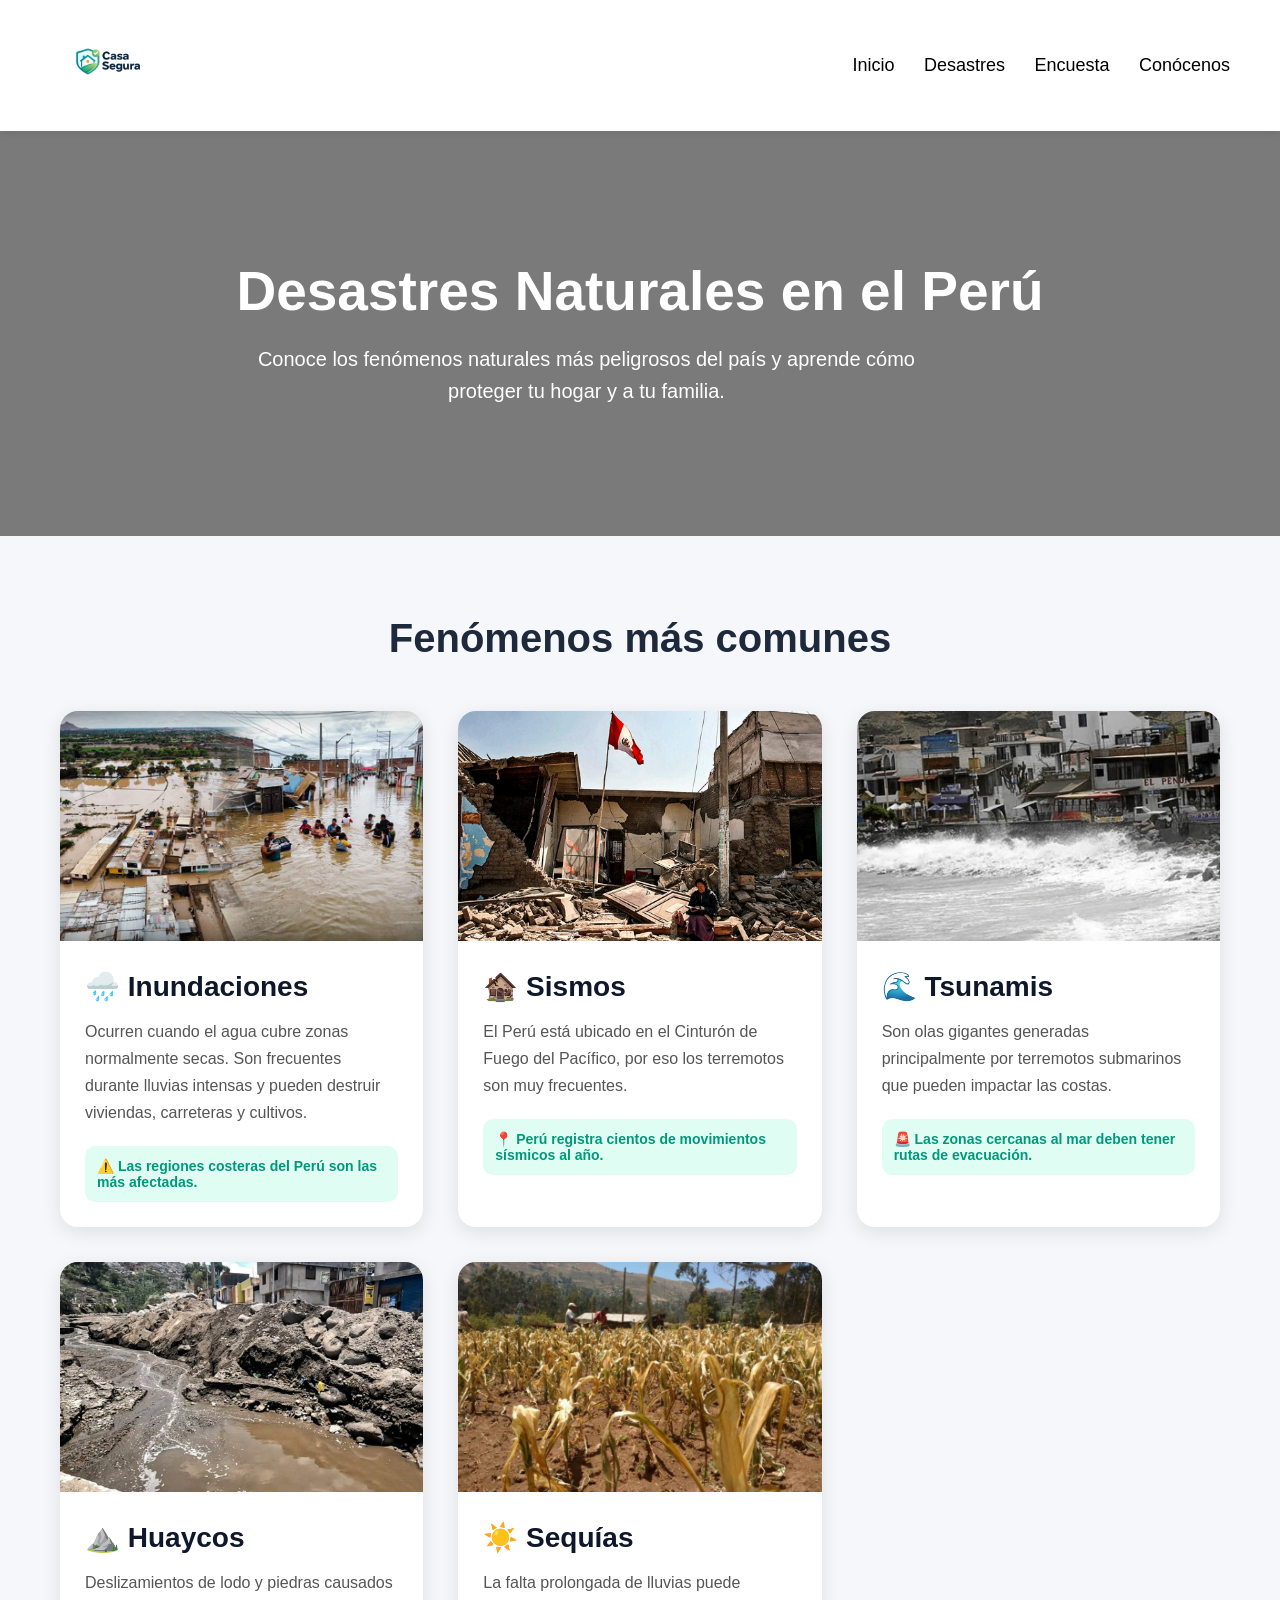
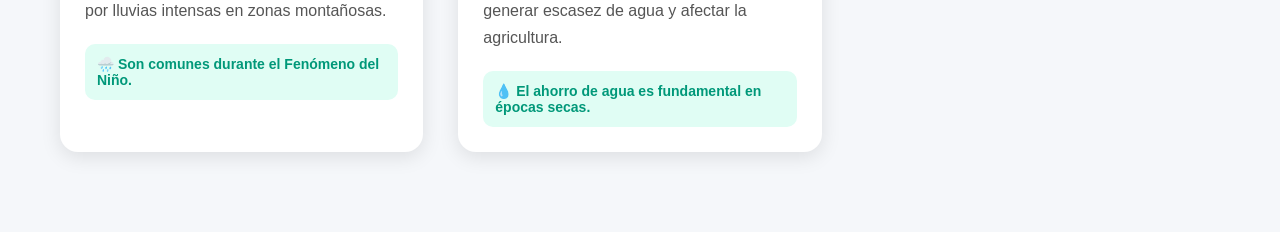
==== index.html @ 65093f8b "primera pagina web" ====
<!DOCTYPE html>
<html lang="es">
<head>
    <meta charset="UTF-8">
    <meta name="viewport" content="width=device-width, initial-scale=1.0">
    <title>Desastres Naturales | Casa Segura</title>
    <link rel="stylesheet" href="estilos.css">
</head>

<body>

    <!-- HEADER -->
    <header class="comienzo">

        <div class="logo">
            <img src="logo.png" alt="Logo">
        </div>

        <nav class="menu">
            <a href="index.html">Inicio</a>
            <a href="desastres.html">Desastres</a>
            <a href="encuesta.html">Encuesta</a>
            <a href="conocenos.html">Conócenos</a>
        </nav>

    </header>

    <!-- HERO -->
    <section class="hero-desastres">

        <div class="overlay">

            <h1>Desastres Naturales en el Perú</h1>

            <p>
                Conoce los fenómenos naturales más peligrosos del país
                y aprende cómo proteger tu hogar y a tu familia.
            </p>

        </div>

    </section>

    <!-- CONTENIDO -->
    <section class="vulnerabilidades">

        <h2>Fenómenos más comunes</h2>

        <div class="galeria">

            <!-- INUNDACIONES -->
            <div class="card-desastre">

                <img src="inundaciones 1.jpg" alt="Inundaciones">

                <div class="contenido">

                    <h3>🌧️ Inundaciones</h3>

                    <p>
                        Ocurren cuando el agua cubre zonas normalmente secas.
                        Son frecuentes durante lluvias intensas y pueden destruir
                        viviendas, carreteras y cultivos.
                    </p>

                    <div class="dato">
                        ⚠️ Las regiones costeras del Perú son las más afectadas.
                    </div>

                </div>

            </div>

            <!-- SISMOS -->
            <div class="card-desastre">

                <img src="sismos.jpg" alt="Sismos">

                <div class="contenido">

                    <h3>🏚️ Sismos</h3>

                    <p>
                        El Perú está ubicado en el Cinturón de Fuego del Pacífico,
                        por eso los terremotos son muy frecuentes.
                    </p>

                    <div class="dato">
                        📍 Perú registra cientos de movimientos sísmicos al año.
                    </div>

                </div>

            </div>

            <!-- TSUNAMIS -->
            <div class="card-desastre">

                <img src="tsunamis1.jpg" alt="Tsunamis">

                <div class="contenido">

                    <h3>🌊 Tsunamis</h3>

                    <p>
                        Son olas gigantes generadas principalmente por terremotos
                        submarinos que pueden impactar las costas.
                    </p>

                    <div class="dato">
                        🚨 Las zonas cercanas al mar deben tener rutas de evacuación.
                    </div>

                </div>

            </div>

            <!-- HUAYCOS -->
            <div class="card-desastre">

                <img src="huayco1.jpg" alt="Huaycos">

                <div class="contenido">

                    <h3>⛰️ Huaycos</h3>

                    <p>
                        Deslizamientos de lodo y piedras causados por lluvias intensas
                        en zonas montañosas.
                    </p>

                    <div class="dato">
                        🌧️ Son comunes durante el Fenómeno del Niño.
                    </div>

                </div>

            </div>

            <!-- SEQUIAS -->
            <div class="card-desastre">

                <img src="sequias1.jpg" alt="Sequías">

                <div class="contenido">

                    <h3>☀️ Sequías</h3>

                    <p>
                        La falta prolongada de lluvias puede generar escasez de agua
                        y afectar la agricultura.
                    </p>

                    <div class="dato">
                        💧 El ahorro de agua es fundamental en épocas secas.
                    </div>

                </div>

            </div>

        </div>

    </section>

</body>
</html>
---- estilos.css ----
* {
    margin: 0;
    padding: 0;
    box-sizing: border-box;
}

body {
    font-family: Arial, sans-serif;
}

.comienzo {
    display: flex;
    justify-content: space-between;
    align-items: center;

    padding: 20px 50px;

    background-color: white;
}

.logo img {
    width: 200px;
    height: 150px;
    
}

.menu a {
    color: black;
    text-decoration: none;
    margin-left: 25px;
    font-size: 18px;
    transition: 0.3s;
}

.menu a:hover {
    color: #00d9b7;
}

/* HERO */
.hero {
    height: 90vh;

    display: flex;
    align-items: center;

    padding-left: 70px;

    background-image:
    linear-gradient(to right, rgba(0,0,40,0.9), rgba(0,0,0,0.2)),
    url("fondo.jpg");

    background-size: cover;
    background-position: center;

    color: white;
}

/* TEXTO */
.texto {
    max-width: 600px;
}

.texto h1 {
    font-size: 70px;
    line-height: 1.1;
}

.texto span {
    color: #00d9b7;
}

.texto p {
    margin-top: 25px;
    font-size: 22px;
    line-height: 1.5;
}

.botones {
    margin-top: 35px;
}

.btn {
    padding: 15px 30px;
    border-radius: 10px;
    text-decoration: none;
    font-weight: bold;
    margin-right: 15px;
    transition: 0.3s;
}

.verde {
    background-color: #00d9b7;
    color: white;
}

.transparente {
    border: 2px solid white;
    color: white;
}

.btn:hover {
    transform: scale(1.05);
}
.conoce-desastres {
    padding: 70px 50px;
    text-align: center;
}

.conoce-desastres h1 {
    font-size: 40px;
    margin-bottom: 10px;
}

.conoce-desastres p {
    color: gray;
    margin-bottom: 50px;
}

.cards {
    display: flex;
    justify-content: center;
    gap: 25px;
    flex-wrap: wrap;
}

.card {
    width: 220px;
    background-color: white;

    border: 1px solid #ddd;
    border-radius: 15px;

    padding: 25px;

    transition: 0.3s;
}

.card:hover {
    transform: translateY(-10px);
    box-shadow: 0px 10px 20px rgba(0,0,0,0.1);
}

.card h2 {
    margin-bottom: 15px;
    font-size: 28px;
}

.card p {
    font-size: 15px;
    color: #555;
    line-height: 1.5;
}

.card a {
    text-decoration: none;
    color: #00b894;
    font-weight: bold;
}
/* RESET */
* {
    margin: 0;
    padding: 0;
    box-sizing: border-box;
}

/* BODY */
body {
    font-family: Arial, sans-serif;
    background-color: #f5f5f5;
}

/* HEADER */
.comienzo {
    display: flex;
    justify-content: space-between;
    align-items: center;

    padding: 20px 50px;

    background-color: white;

    box-shadow: 0px 2px 10px rgba(0,0,0,0.1);
}

/* LOGO */
.logo img {
    width: 130px;
    height: auto;
}

/* MENU */
.menu a {
    text-decoration: none;

    margin-left: 25px;

    color: black;

    font-size: 18px;

    transition: 0.3s;
}
/* HERO DESASTRES */

.hero-desastres {

    height: 45vh;

    background-image:
    linear-gradient(rgba(0,0,0,0.5), rgba(0,0,0,0.5)),
    url("fondo-desastres.jpg");

    background-size: cover;
    background-position: center;

    display: flex;
    justify-content: center;
    align-items: center;

    text-align: center;

    color: white;
}

.overlay h1 {
    font-size: 55px;
    margin-bottom: 20px;
}

.overlay p {
    font-size: 20px;
    max-width: 700px;
    line-height: 1.6;
}

/* SECCION */

.vulnerabilidades {

    padding: 80px 60px;

    background-color: #f5f7fa;
}

.vulnerabilidades h2 {

    text-align: center;

    font-size: 40px;

    margin-bottom: 50px;

    color: #1e293b;
}

/* GALERIA */

.galeria {

    display: grid;

    grid-template-columns: repeat(auto-fit, minmax(320px, 1fr));

    gap: 35px;
}

/* CARDS */

.card-desastre {

    background-color: white;

    border-radius: 18px;

    overflow: hidden;

    box-shadow: 0px 5px 20px rgba(0,0,0,0.1);

    transition: 0.3s;
}

.card-desastre:hover {

    transform: translateY(-8px);
}

/* IMAGEN */

.card-desastre img {

    width: 100%;

    height: 230px;

    object-fit: cover;
}

/* CONTENIDO */

.contenido {

    padding: 25px;
}

.contenido h3 {

    font-size: 28px;

    margin-bottom: 15px;

    color: #0f172a;
}

.contenido p {

    color: #555;

    line-height: 1.7;

    margin-bottom: 20px;
}

/* DATOS */

.dato {

    background-color: #e0fdf4;

    color: #009879;

    padding: 12px;

    border-radius: 10px;

    font-weight: bold;

    font-size: 14px;
}
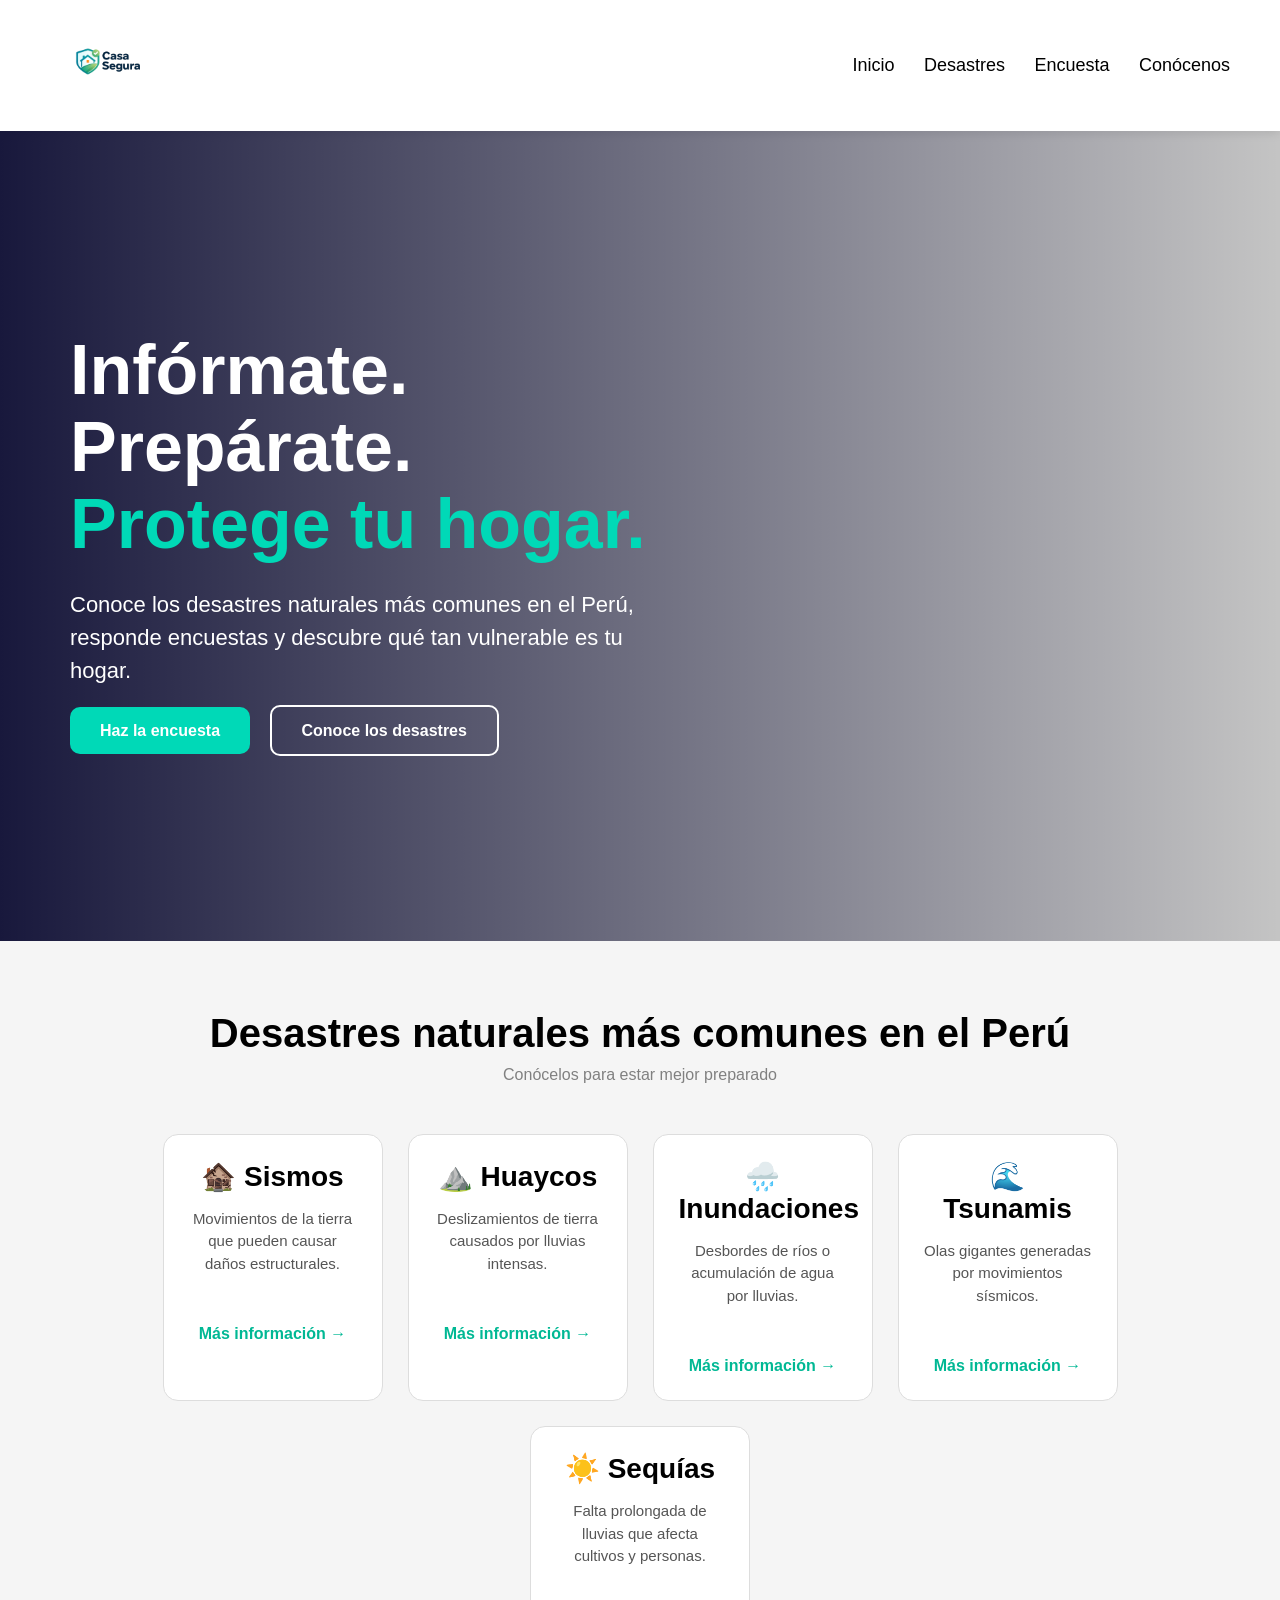
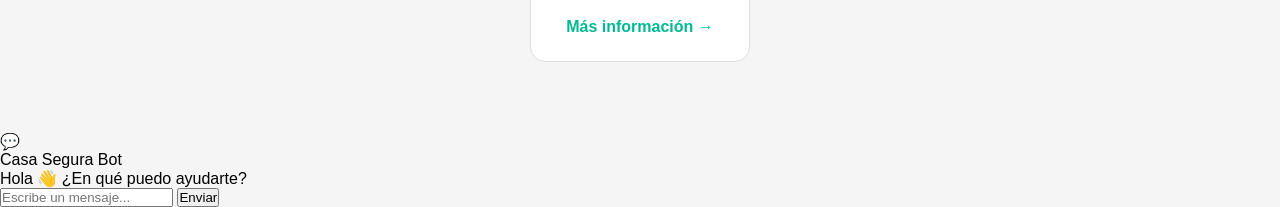
==== commit 9a08b644: "actualizado index.html" ====
--- a/index.html
+++ b/index.html
@@ -1,167 +1,97 @@
 <!DOCTYPE html>
 <html lang="es">
+
 <head>
+    <title>Casa Segura</title>
     <meta charset="UTF-8">
-    <meta name="viewport" content="width=device-width, initial-scale=1.0">
-    <title>Desastres Naturales | Casa Segura</title>
     <link rel="stylesheet" href="estilos.css">
 </head>
 
 <body>
-
-    <!-- HEADER -->
     <header class="comienzo">
-
         <div class="logo">
             <img src="logo.png" alt="Logo">
         </div>
-
         <nav class="menu">
             <a href="index.html">Inicio</a>
             <a href="desastres.html">Desastres</a>
             <a href="encuesta.html">Encuesta</a>
             <a href="conocenos.html">Conócenos</a>
         </nav>
-
     </header>
-
-    <!-- HERO -->
-    <section class="hero-desastres">
-
-        <div class="overlay">
-
-            <h1>Desastres Naturales en el Perú</h1>
-
+    <section class="hero">
+        <div class="texto">
+            <h1>
+                Infórmate.<br>
+                Prepárate.<br>
+                <span>Protege tu hogar.</span>
+            </h1>
             <p>
-                Conoce los fenómenos naturales más peligrosos del país
-                y aprende cómo proteger tu hogar y a tu familia.
+                Conoce los desastres naturales más comunes en el Perú,
+                responde encuestas y descubre qué tan vulnerable es tu hogar.
             </p>
-
+            <div class="botones">
+                <a href="encuesta.html" class="btn verde">Haz la encuesta</a>
+                <a href="desastres.html" class="btn transparente">Conoce los desastres</a>
+            </div>
         </div>
-
     </section>
-
-    <!-- CONTENIDO -->
-    <section class="vulnerabilidades">
-
-        <h2>Fenómenos más comunes</h2>
-
-        <div class="galeria">
-
-            <!-- INUNDACIONES -->
-            <div class="card-desastre">
-
-                <img src="inundaciones 1.jpg" alt="Inundaciones">
-
-                <div class="contenido">
-
-                    <h3>🌧️ Inundaciones</h3>
-
-                    <p>
-                        Ocurren cuando el agua cubre zonas normalmente secas.
-                        Son frecuentes durante lluvias intensas y pueden destruir
-                        viviendas, carreteras y cultivos.
-                    </p>
-
-                    <div class="dato">
-                        ⚠️ Las regiones costeras del Perú son las más afectadas.
-                    </div>
-
-                </div>
-
+    <section class="conoce-desastres">
+        <h1>Desastres naturales más comunes en el Perú</h1>
+        <p>Conócelos para estar mejor preparado</p>
+    <div class="cards">
+        <div class="card">
+            <h2>🏚️ Sismos</h2>
+            <p>Movimientos de la tierra que pueden causar daños estructurales.</p>
+            <a href="desastres.html">Más información →</a>
+        </div>
+        <div class="card">
+            <h2>⛰️ Huaycos</h2>
+            <p>Deslizamientos de tierra causados por lluvias intensas.</p>
+            <a href="desastres.html">Más información →</a>
+        </div>
+        <div class="card">
+            <h2>🌧️ Inundaciones</h2>
+            <p>Desbordes de ríos o acumulación de agua por lluvias.</p>
+            <a href="desastres.html">Más información →</a>
+        </div>
+        <div class="card">
+            <h2>🌊 Tsunamis</h2>
+            <p>Olas gigantes generadas por movimientos sísmicos.</p>
+            <a href="desastres.html">Más información →</a>
+        </div>
+        <div class="card">
+            <h2>☀️ Sequías</h2>
+            <p>Falta prolongada de lluvias que afecta cultivos y personas.</p>
+            <a href="desastres.html">Más información →</a>
+        </div>
+    </div>
+    </section>
+    <!-- BOTON CHAT -->
+    <div class="chat-boton" id="abrir-chat">
+        💬
+    </div>
+    <!-- CHAT -->
+    <div class="chat-container" id="chat">
+        <div class="chat-header">
+            Casa Segura Bot
+        </div>
+        <div class="chat-mensajes" id="mensajes">
+            <div class="bot">
+                Hola 👋 ¿En qué puedo ayudarte?
             </div>
-
-            <!-- SISMOS -->
-            <div class="card-desastre">
-
-                <img src="sismos.jpg" alt="Sismos">
-
-                <div class="contenido">
-
-                    <h3>🏚️ Sismos</h3>
-
-                    <p>
-                        El Perú está ubicado en el Cinturón de Fuego del Pacífico,
-                        por eso los terremotos son muy frecuentes.
-                    </p>
-
-                    <div class="dato">
-                        📍 Perú registra cientos de movimientos sísmicos al año.
-                    </div>
-
-                </div>
-
-            </div>
-
-            <!-- TSUNAMIS -->
-            <div class="card-desastre">
-
-                <img src="tsunamis1.jpg" alt="Tsunamis">
-
-                <div class="contenido">
-
-                    <h3>🌊 Tsunamis</h3>
-
-                    <p>
-                        Son olas gigantes generadas principalmente por terremotos
-                        submarinos que pueden impactar las costas.
-                    </p>
-
-                    <div class="dato">
-                        🚨 Las zonas cercanas al mar deben tener rutas de evacuación.
-                    </div>
-
-                </div>
-
-            </div>
-
-            <!-- HUAYCOS -->
-            <div class="card-desastre">
-
-                <img src="huayco1.jpg" alt="Huaycos">
-
-                <div class="contenido">
-
-                    <h3>⛰️ Huaycos</h3>
-
-                    <p>
-                        Deslizamientos de lodo y piedras causados por lluvias intensas
-                        en zonas montañosas.
-                    </p>
-
-                    <div class="dato">
-                        🌧️ Son comunes durante el Fenómeno del Niño.
-                    </div>
-
-                </div>
-
-            </div>
-
-            <!-- SEQUIAS -->
-            <div class="card-desastre">
-
-                <img src="sequias1.jpg" alt="Sequías">
-
-                <div class="contenido">
-
-                    <h3>☀️ Sequías</h3>
-
-                    <p>
-                        La falta prolongada de lluvias puede generar escasez de agua
-                        y afectar la agricultura.
-                    </p>
-
-                    <div class="dato">
-                        💧 El ahorro de agua es fundamental en épocas secas.
-                    </div>
-
-                </div>
-
-            </div>
-
         </div>
-
-    </section>
-
+        <div class="chat-input-area">
+            <input 
+            type="text" 
+            id="input-chat"
+            placeholder="Escribe un mensaje..."
+            >
+            <button id="enviar">
+                Enviar
+            </button>
+        </div>
+    </div>
+    <script src="chatbot.js"></script>
 </body>
-</html>+</html>
--- a/estilos.css
+++ b/estilos.css
@@ -335,4 +335,134 @@
     font-weight: bold;
 
     font-size: 14px;
+}
+
+/* Encuesta */
+.form-encuesta {
+    max-width: 700px;
+    margin: 30px auto;
+    background: #fdfdfd;
+    padding: 25px;
+    border-radius: 10px;
+    box-shadow: 0 0 10px rgba(0,0,0,0.1);
+}
+.form-encuesta h2 {
+    text-align: center;
+    color: #004999;
+    margin-bottom: 25px;
+}
+.form-encuesta section {
+    margin-bottom: 20px;
+}
+
+.pregunta {
+    background: #f4f8fb;
+    border-left: 5px solid #007acc;
+    padding: 15px 20px;
+    margin-bottom: 20px;
+    border-radius: 6px;
+    transition: background 0.3s ease;
+}
+.pregunta:hover {
+    background: #e9f3f9;
+}
+
+    .pregunta h3 {
+    margin-bottom: 10px;
+    color: #333;
+}
+
+    .pregunta label {
+    display: inline-block;
+    margin-right: 15px;
+    font-size: 15px;
+    color: #222;
+}
+
+    button[type="submit"] {
+    display: block;
+    margin: 30px auto 0;
+    background: #007acc;
+    color: #fff;
+    padding: 12px 25px;
+    border: none;
+    border-radius: 6px;
+    font-size: 16px;
+    cursor: pointer;
+    transition: background 0.3s ease;
+}
+
+    button[type="submit"]:hover {
+    background: #005fa3;
+}
+
+.form-encuesta h3 {
+    margin-bottom: 10px;
+    color: #333;
+}
+
+.form-encuesta input[type="text"],
+.form-encuesta textarea {
+    width: 100%;
+    padding: 8px;
+    margin-top: 5px;
+    border: 1px solid #ccc;
+    border-radius: 4px;
+}
+
+.form-encuesta button {
+    background: #0066cc;
+    color: #fff;
+    padding: 10px 15px;
+    border: none;
+    border-radius: 4px;
+    cursor: pointer;
+}
+
+.form-encuesta button:hover {
+    background: #004999;
+}
+
+/* Conócenos */
+.nosotros {
+    max-width: 800px;
+    margin: auto;
+    text-align: center;
+    padding: 20px;
+}
+
+.equipo {
+    margin-top: 30px;
+}
+
+.miembros {
+    display: flex;
+    justify-content: space-around;
+    flex-wrap: wrap;
+}
+
+.miembros article {
+    background: #f0f0f0;
+    padding: 15px;
+    margin: 10px;
+    border-radius: 6px;
+    width: 220px;
+    text-align: center;
+}
+
+.recomendaciones {
+    margin-top: 20px;
+    background: #eef5f9;
+    padding: 15px;
+    border-radius: 8px;
+}
+
+    .recomendaciones h3 {
+    color: #004999;
+    margin-bottom: 10px;
+}
+
+    .recomendaciones ul {
+    list-style: disc;
+    margin-left: 20px;
 }
